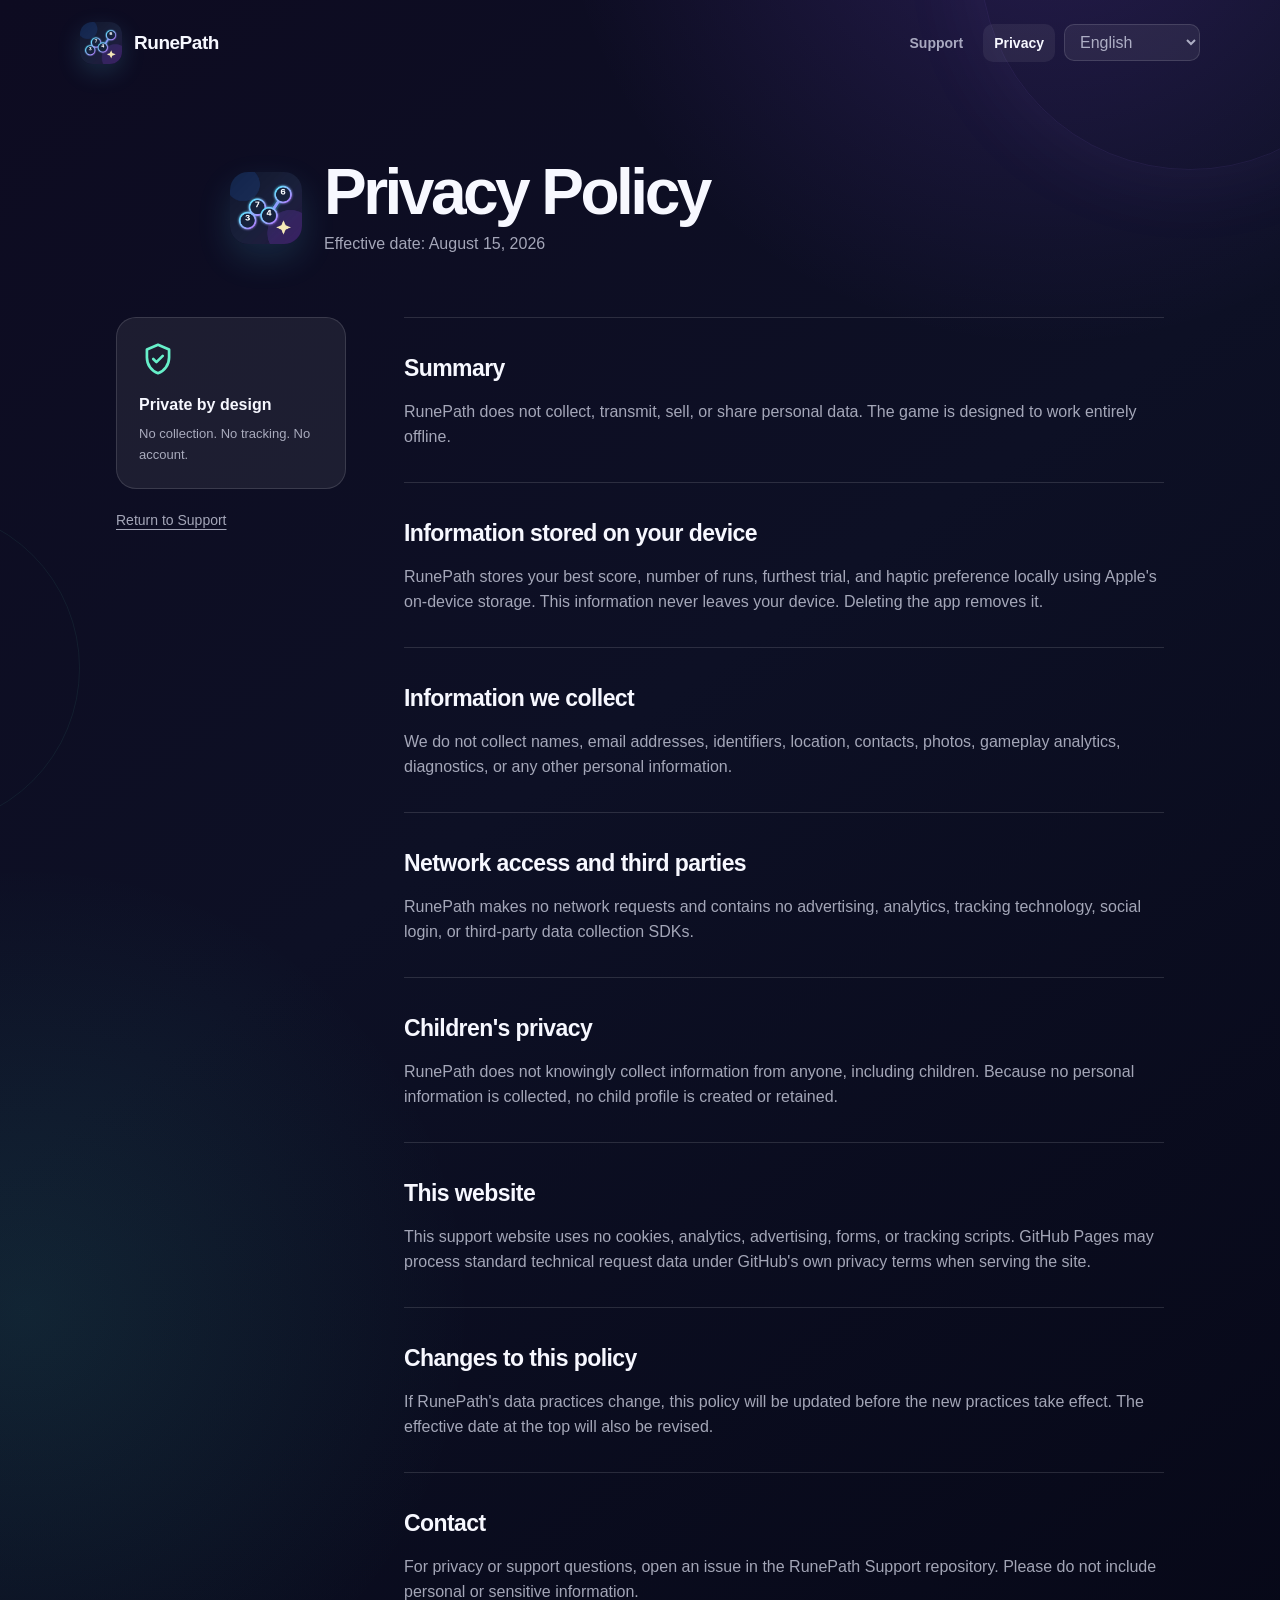
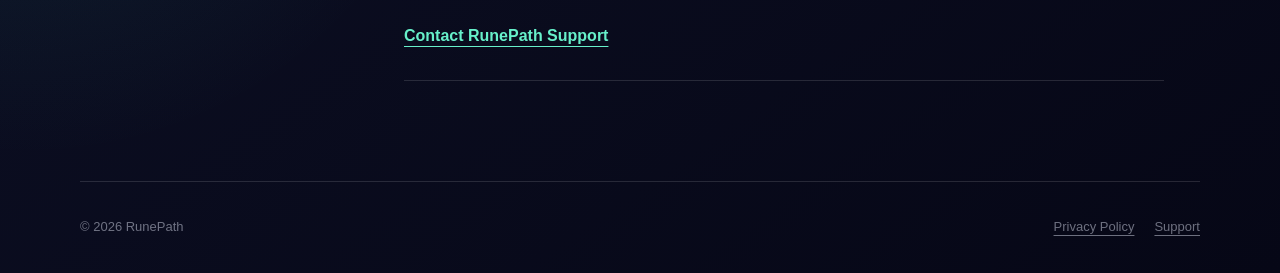
==== privacy.html @ 67392984 "Publish RunePath support site" ====
<!doctype html>
<html lang="en">
<head>
  <meta charset="utf-8">
  <meta name="viewport" content="width=device-width, initial-scale=1">
  <meta name="theme-color" content="#08091a">
  <meta name="description" content="RunePath privacy policy. RunePath does not collect or transmit personal data.">
  <title>RunePath Privacy Policy</title>
  <link rel="icon" href="assets/app-icon.png">
  <link rel="stylesheet" href="assets/styles.css">
  <script src="assets/site.js" defer></script>
</head>
<body data-page="privacy">
  <a class="skip-link" href="#main" data-i18n="skip">Skip to content</a>
  <div class="ambient ambient-one" aria-hidden="true"></div>
  <div class="ambient ambient-two" aria-hidden="true"></div>

  <header class="site-header">
    <a class="brand" href="index.html" aria-label="RunePath Support home" data-i18n-aria-label="brandLabel">
      <img src="assets/app-icon.png" alt="" width="42" height="42">
      <span>RunePath</span>
    </a>
    <nav aria-label="Primary navigation" data-i18n-aria-label="navLabel">
      <a href="index.html" data-i18n="navSupport">Support</a>
      <a class="active" href="privacy.html" data-i18n="navPrivacy">Privacy</a>
      <label class="language-control">
        <span class="sr-only" data-i18n="languageLabel">Language</span>
        <select id="language" aria-label="Language">
          <option value="en">English</option>
          <option value="zh-Hans">简体中文</option>
          <option value="zh-Hant">繁體中文</option>
          <option value="ja">日本語</option>
          <option value="ko">한국어</option>
          <option value="es">Español</option>
          <option value="pt-BR">Português</option>
          <option value="de">Deutsch</option>
          <option value="fr">Français</option>
        </select>
      </label>
    </nav>
  </header>

  <main id="main" class="privacy-main">
    <section class="privacy-heading">
      <img src="assets/app-icon.png" alt="" width="72" height="72">
      <div>
        <h1 data-i18n="privacyTitle">Privacy Policy</h1>
        <p><span data-i18n="effective">Effective date</span>: <time datetime="2026-08-15">August 15, 2026</time></p>
      </div>
    </section>

    <div class="privacy-layout">
      <aside aria-label="Privacy summary" data-i18n-aria-label="privacySummaryLabel">
        <div class="privacy-promise">
          <svg viewBox="0 0 24 24" aria-hidden="true"><path d="M12 3 5 6v5c0 4.6 2.9 8.8 7 10 4.1-1.2 7-5.4 7-10V6l-7-3Z"/><path d="m9 12 2 2 4-4"/></svg>
          <strong data-i18n="promiseTitle">Private by design</strong>
          <span data-i18n="promiseText">No collection. No tracking. No account.</span>
        </div>
        <a href="index.html" data-i18n="backSupport">Return to Support</a>
      </aside>

      <article class="policy-document">
        <section>
          <h2 data-i18n="summaryTitle">Summary</h2>
          <p data-i18n="summaryText">RunePath does not collect, transmit, sell, or share personal data. The game is designed to work entirely offline.</p>
        </section>
        <section>
          <h2 data-i18n="localTitle">Information stored on your device</h2>
          <p data-i18n="localText">RunePath stores your best score, number of runs, furthest trial, and haptic preference locally using Apple's on-device storage. This information never leaves your device. Deleting the app removes it.</p>
        </section>
        <section>
          <h2 data-i18n="collectTitle">Information we collect</h2>
          <p data-i18n="collectText">We do not collect names, email addresses, identifiers, location, contacts, photos, gameplay analytics, diagnostics, or any other personal information.</p>
        </section>
        <section>
          <h2 data-i18n="thirdTitle">Network access and third parties</h2>
          <p data-i18n="thirdText">RunePath makes no network requests and contains no advertising, analytics, tracking technology, social login, or third-party data collection SDKs.</p>
        </section>
        <section>
          <h2 data-i18n="childrenTitle">Children's privacy</h2>
          <p data-i18n="childrenText">RunePath does not knowingly collect information from anyone, including children. Because no personal information is collected, no child profile is created or retained.</p>
        </section>
        <section>
          <h2 data-i18n="websiteTitle">This website</h2>
          <p data-i18n="websiteText">This support website uses no cookies, analytics, advertising, forms, or tracking scripts. GitHub Pages may process standard technical request data under GitHub's own privacy terms when serving the site.</p>
        </section>
        <section>
          <h2 data-i18n="changesTitle">Changes to this policy</h2>
          <p data-i18n="changesText">If RunePath's data practices change, this policy will be updated before the new practices take effect. The effective date at the top will also be revised.</p>
        </section>
        <section>
          <h2 data-i18n="contactPolicyTitle">Contact</h2>
          <p data-i18n="contactPolicyText">For privacy or support questions, open an issue in the RunePath Support repository. Please do not include personal or sensitive information.</p>
          <a class="text-link" href="https://github.com/laughcat/RunePath-Support/issues/new" rel="noopener noreferrer" data-i18n="contactPolicyButton">Contact RunePath Support</a>
        </section>
      </article>
    </div>
  </main>

  <footer>
    <span>© 2026 RunePath</span>
    <div><a href="privacy.html" data-i18n="footerPrivacy">Privacy Policy</a><a href="index.html" data-i18n="footerSupport">Support</a></div>
  </footer>
</body>
</html>
---- assets/styles.css ----
:root {
  color-scheme: dark;
  --bg: #060716;
  --bg-soft: #0d1025;
  --surface: rgba(255, 255, 255, .065);
  --surface-strong: rgba(255, 255, 255, .105);
  --border: rgba(255, 255, 255, .13);
  --text: #f7f8ff;
  --muted: rgba(236, 239, 255, .68);
  --faint: rgba(236, 239, 255, .45);
  --mint: #67f0ca;
  --cyan: #53d2ff;
  --violet: #a77dff;
  --amber: #ffb94c;
  --radius: 24px;
  --shadow: 0 28px 80px rgba(0, 0, 0, .34);
  font-family: Inter, ui-rounded, "SF Pro Rounded", -apple-system, BlinkMacSystemFont, "Segoe UI", sans-serif;
  font-synthesis: none;
}

* { box-sizing: border-box; }
html { scroll-behavior: smooth; }
body {
  margin: 0;
  min-width: 320px;
  min-height: 100vh;
  color: var(--text);
  background:
    radial-gradient(circle at 82% -8%, rgba(143, 89, 255, .2), transparent 31rem),
    radial-gradient(circle at 2% 70%, rgba(64, 226, 197, .1), transparent 28rem),
    linear-gradient(145deg, #0d0b21 0%, var(--bg-soft) 42%, var(--bg) 100%);
  line-height: 1.6;
  overflow-x: hidden;
}

a { color: inherit; }
button, select { font: inherit; }
.skip-link { position: fixed; top: -100px; left: 16px; z-index: 20; background: var(--mint); color: #061311; padding: 10px 14px; border-radius: 10px; }
.skip-link:focus { top: 12px; }
.sr-only { position: absolute; width: 1px; height: 1px; padding: 0; margin: -1px; overflow: hidden; clip: rect(0,0,0,0); white-space: nowrap; border: 0; }

.ambient { position: fixed; border: 1px solid rgba(161, 126, 255, .09); border-radius: 50%; pointer-events: none; z-index: -1; }
.ambient-one { width: 420px; height: 420px; top: -250px; right: -120px; box-shadow: 0 0 90px rgba(161, 126, 255, .08); }
.ambient-two { width: 320px; height: 320px; bottom: 8%; left: -240px; border-color: rgba(103, 240, 202, .07); }

.site-header, main, footer { width: min(1120px, calc(100% - 40px)); margin-inline: auto; }
.site-header { height: 86px; display: flex; align-items: center; justify-content: space-between; }
.brand { display: inline-flex; align-items: center; gap: 12px; text-decoration: none; font-weight: 820; letter-spacing: -.025em; font-size: 19px; }
.brand img { border-radius: 12px; box-shadow: 0 8px 24px rgba(91, 216, 255, .15); }
nav { display: flex; align-items: center; gap: 9px; }
nav > a { color: var(--muted); text-decoration: none; padding: 8px 11px; border-radius: 10px; font-size: 14px; font-weight: 650; }
nav > a:hover, nav > a:focus-visible, nav > a.active { color: var(--text); background: var(--surface); }
.language-control select { color: var(--muted); background: var(--surface); border: 1px solid var(--border); border-radius: 10px; padding: 8px 30px 8px 11px; outline: none; cursor: pointer; }
.language-control select:focus-visible { border-color: var(--mint); box-shadow: 0 0 0 3px rgba(103, 240, 202, .15); }

.hero { text-align: center; max-width: 780px; margin: 76px auto 68px; }
.rune-orbit { width: 132px; height: 132px; margin: 0 auto 30px; display: grid; place-items: center; border: 1px solid rgba(111, 221, 255, .32); border-radius: 50%; box-shadow: inset 0 0 36px rgba(117, 90, 255, .13), 0 0 60px rgba(86, 204, 255, .08); position: relative; }
.rune-orbit::before { content: ""; position: absolute; inset: 9px; border: 1px dashed rgba(166, 126, 255, .35); border-radius: inherit; transform: rotate(-14deg); }
.rune-orbit::after { content: ""; position: absolute; width: 8px; height: 8px; border-radius: 50%; background: var(--amber); top: 13px; right: 18px; box-shadow: 0 0 12px var(--amber); }
.rune-orbit img { border-radius: 24px; position: relative; z-index: 1; }
h1, h2, p { margin-top: 0; }
h1 { font-size: clamp(42px, 7vw, 72px); line-height: 1.02; letter-spacing: -.055em; margin-bottom: 20px; }
.hero p { color: var(--muted); font-size: clamp(17px, 2.3vw, 21px); max-width: 690px; margin: 0 auto; }

.quick-actions { display: grid; grid-template-columns: repeat(3, 1fr); border-block: 1px solid var(--border); margin-bottom: 112px; }
.action-link { min-width: 0; display: grid; grid-template-columns: 46px 1fr 22px; align-items: center; gap: 14px; padding: 28px 20px; text-decoration: none; transition: background .2s ease, transform .2s ease; }
.action-link + .action-link { border-left: 1px solid var(--border); }
.action-link:hover { background: rgba(255,255,255,.035); transform: translateY(-2px); }
.action-icon { display: grid; place-items: center; width: 42px; height: 42px; border-radius: 50%; color: var(--mint); background: rgba(103, 240, 202, .1); font-size: 11px; font-weight: 850; letter-spacing: .08em; }
.action-icon.violet { color: var(--violet); background: rgba(167, 125, 255, .1); }
.action-icon.amber { color: var(--amber); background: rgba(255, 185, 76, .1); }
.action-link span:nth-child(2) { display: flex; min-width: 0; flex-direction: column; }
.action-link strong { font-size: 15px; }
.action-link small { color: var(--faint); white-space: nowrap; overflow: hidden; text-overflow: ellipsis; }
.action-link svg, .primary-button svg { width: 21px; fill: none; stroke: currentColor; stroke-width: 2; stroke-linecap: round; stroke-linejoin: round; }

.faq-section { display: grid; grid-template-columns: .7fr 1.3fr; gap: clamp(50px, 9vw, 120px); align-items: start; margin-bottom: 110px; }
.section-heading { position: sticky; top: 28px; }
.section-heading h2, .contact-section h2 { font-size: clamp(30px, 4vw, 45px); line-height: 1.08; letter-spacing: -.04em; margin-bottom: 16px; }
.section-heading p, .contact-section p { color: var(--muted); }
.faq-list { border-top: 1px solid var(--border); }
details { border-bottom: 1px solid var(--border); }
summary { list-style: none; position: relative; padding: 23px 44px 23px 0; cursor: pointer; font-weight: 720; font-size: 17px; }
summary::-webkit-details-marker { display: none; }
summary::after { content: "+"; position: absolute; right: 7px; top: 19px; width: 28px; height: 28px; display: grid; place-items: center; border-radius: 50%; background: var(--surface); color: var(--mint); font-size: 19px; font-weight: 450; transition: transform .2s ease; }
details[open] summary::after { transform: rotate(45deg); }
details p { color: var(--muted); padding: 0 42px 24px 0; margin: 0; }

.contact-section { display: grid; grid-template-columns: 1fr auto; gap: 44px; align-items: center; padding: clamp(28px, 5vw, 54px); margin-bottom: 72px; border-radius: var(--radius); background: linear-gradient(135deg, rgba(103, 240, 202, .09), rgba(83, 210, 255, .04) 46%, rgba(167, 125, 255, .09)); border: 1px solid var(--border); box-shadow: var(--shadow); }
.contact-section h2 { margin-bottom: 10px; }
.contact-section p { max-width: 690px; margin-bottom: 0; }
.primary-button { display: inline-flex; align-items: center; gap: 12px; white-space: nowrap; min-height: 52px; padding: 0 20px; border-radius: 17px; background: linear-gradient(135deg, var(--mint), var(--cyan)); color: #061412; text-decoration: none; font-weight: 780; box-shadow: 0 14px 35px rgba(83, 210, 255, .18); transition: transform .2s ease, box-shadow .2s ease; }
.primary-button:hover { transform: translateY(-2px); box-shadow: 0 18px 40px rgba(83, 210, 255, .24); }

.privacy-main { padding-top: 74px; }
.privacy-heading { display: flex; align-items: center; gap: 22px; max-width: 820px; margin: 0 auto 60px; }
.privacy-heading img { border-radius: 18px; box-shadow: 0 14px 35px rgba(83, 210, 255, .14); }
.privacy-heading h1 { font-size: clamp(40px, 6vw, 64px); margin-bottom: 6px; }
.privacy-heading p { color: var(--muted); margin: 0; }
.privacy-layout { display: grid; grid-template-columns: 230px minmax(0, 760px); justify-content: center; gap: 58px; align-items: start; margin-bottom: 100px; }
.privacy-layout aside { position: sticky; top: 28px; }
.privacy-promise { display: flex; flex-direction: column; gap: 7px; padding: 22px; border-radius: 20px; background: var(--surface); border: 1px solid var(--border); margin-bottom: 18px; }
.privacy-promise svg { width: 38px; margin-bottom: 7px; fill: none; stroke: var(--mint); stroke-width: 1.7; stroke-linecap: round; stroke-linejoin: round; }
.privacy-promise strong { font-size: 16px; }
.privacy-promise span { color: var(--muted); font-size: 13px; }
.privacy-layout aside > a { color: var(--muted); font-size: 14px; text-underline-offset: 4px; }
.policy-document { border-top: 1px solid var(--border); }
.policy-document section { padding: 32px 0; border-bottom: 1px solid var(--border); }
.policy-document h2 { font-size: 23px; letter-spacing: -.025em; margin-bottom: 12px; }
.policy-document p { color: var(--muted); margin-bottom: 0; }
.text-link { display: inline-block; color: var(--mint); margin-top: 18px; text-underline-offset: 5px; font-weight: 670; }

footer { display: flex; justify-content: space-between; align-items: center; min-height: 92px; border-top: 1px solid var(--border); color: var(--faint); font-size: 13px; }
footer div { display: flex; gap: 20px; }
footer a { text-underline-offset: 4px; }

:focus-visible { outline: 2px solid var(--mint); outline-offset: 4px; }
@media (max-width: 760px) {
  .site-header, main, footer { width: min(100% - 28px, 660px); }
  .site-header { height: auto; min-height: 76px; align-items: flex-start; padding: 15px 0; gap: 12px; }
  .brand span { display: none; }
  nav { flex-wrap: wrap; justify-content: flex-end; gap: 4px; }
  nav > a { padding: 7px 8px; }
  .language-control select { max-width: 122px; padding-block: 7px; }
  .hero { margin: 48px auto 54px; }
  .rune-orbit { width: 116px; height: 116px; margin-bottom: 25px; }
  .rune-orbit img { width: 80px; height: 80px; }
  h1 { font-size: clamp(39px, 12vw, 54px); }
  .quick-actions { grid-template-columns: 1fr; margin-bottom: 78px; }
  .action-link { padding: 19px 8px; }
  .action-link + .action-link { border-left: 0; border-top: 1px solid var(--border); }
  .faq-section { grid-template-columns: 1fr; gap: 25px; margin-bottom: 76px; }
  .section-heading { position: static; }
  .contact-section { grid-template-columns: 1fr; gap: 25px; padding: 27px 22px; margin-bottom: 50px; }
  .primary-button { justify-content: center; white-space: normal; text-align: center; }
  .privacy-main { padding-top: 44px; }
  .privacy-heading { flex-direction: column; align-items: flex-start; gap: 16px; margin-bottom: 42px; }
  .privacy-heading img { width: 58px; height: 58px; border-radius: 14px; }
  .privacy-heading h1 { font-size: clamp(34px, 10vw, 39px); overflow-wrap: anywhere; }
  .privacy-layout { grid-template-columns: 1fr; gap: 30px; margin-bottom: 70px; }
  .privacy-layout aside { position: static; }
  .privacy-promise { display: grid; grid-template-columns: 46px 1fr; align-items: center; column-gap: 10px; }
  .privacy-promise svg { grid-row: span 2; margin: 0; }
  footer { min-height: 105px; align-items: flex-start; padding: 28px 0; }
}

@media (prefers-reduced-motion: reduce) {
  html { scroll-behavior: auto; }
  *, *::before, *::after { transition-duration: .001ms !important; animation-duration: .001ms !important; }
}
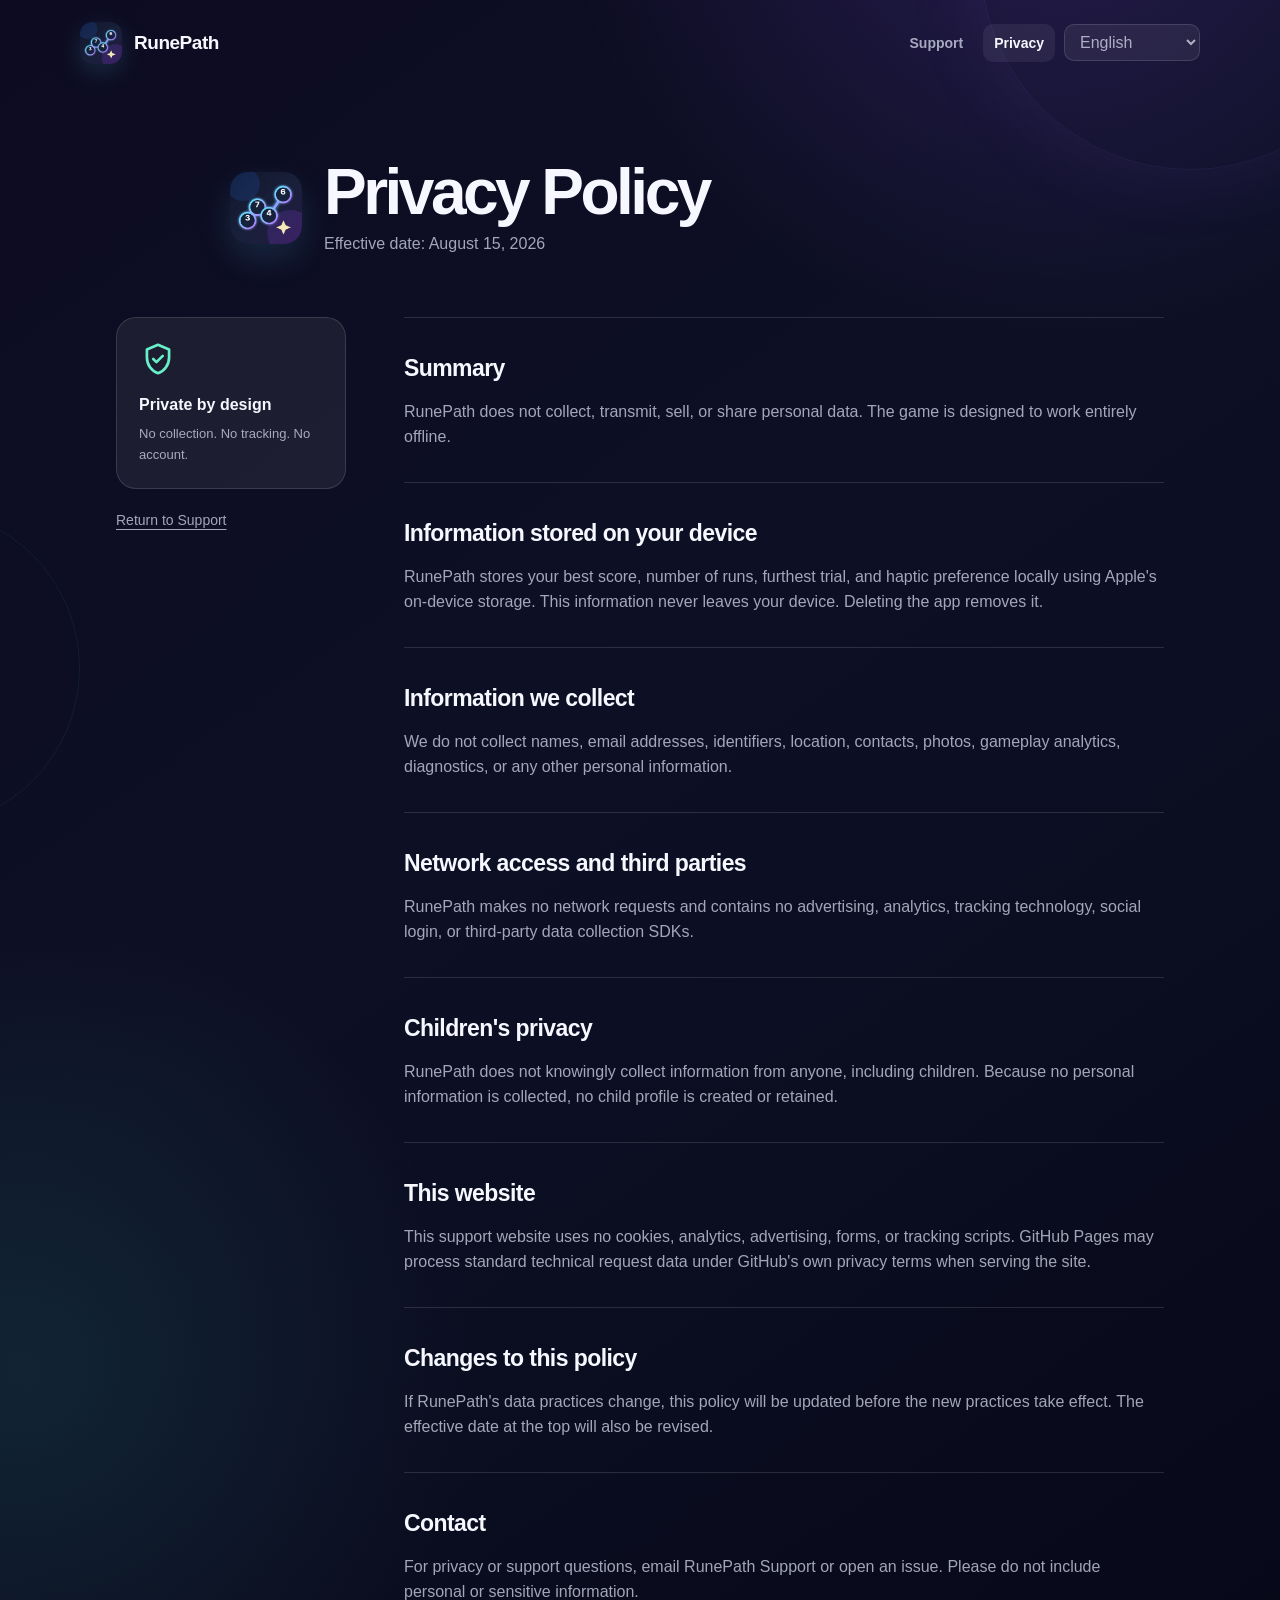
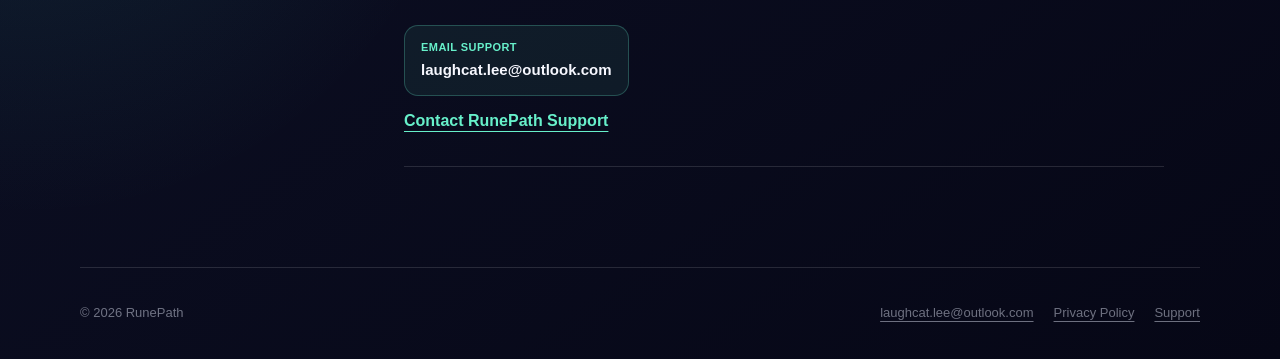
==== commit 8e323115: "Add public support email" ====
--- a/privacy.html
+++ b/privacy.html
@@ -90,8 +90,14 @@
         </section>
         <section>
           <h2 data-i18n="contactPolicyTitle">Contact</h2>
-          <p data-i18n="contactPolicyText">For privacy or support questions, open an issue in the RunePath Support repository. Please do not include personal or sensitive information.</p>
-          <a class="text-link" href="https://github.com/laughcat/RunePath-Support/issues/new" rel="noopener noreferrer" data-i18n="contactPolicyButton">Contact RunePath Support</a>
+          <p data-i18n="contactPolicyText">For privacy or support questions, email RunePath Support or open an issue. Please do not include personal or sensitive information.</p>
+          <div class="policy-contact-links">
+            <a class="email-address" href="mailto:laughcat.lee@outlook.com">
+              <span data-i18n="emailButton">Email support</span>
+              <strong>laughcat.lee@outlook.com</strong>
+            </a>
+            <a class="text-link" href="https://github.com/laughcat/RunePath-Support/issues/new?template=support.yml" rel="noopener noreferrer" data-i18n="contactPolicyButton">Contact RunePath Support</a>
+          </div>
         </section>
       </article>
     </div>
@@ -99,7 +105,7 @@
 
   <footer>
     <span>© 2026 RunePath</span>
-    <div><a href="privacy.html" data-i18n="footerPrivacy">Privacy Policy</a><a href="index.html" data-i18n="footerSupport">Support</a></div>
+    <div><a href="mailto:laughcat.lee@outlook.com">laughcat.lee@outlook.com</a><a href="privacy.html" data-i18n="footerPrivacy">Privacy Policy</a><a href="index.html" data-i18n="footerSupport">Support</a></div>
   </footer>
 </body>
 </html>
--- a/assets/styles.css
+++ b/assets/styles.css
@@ -72,7 +72,7 @@
 .action-link span:nth-child(2) { display: flex; min-width: 0; flex-direction: column; }
 .action-link strong { font-size: 15px; }
 .action-link small { color: var(--faint); white-space: nowrap; overflow: hidden; text-overflow: ellipsis; }
-.action-link svg, .primary-button svg { width: 21px; fill: none; stroke: currentColor; stroke-width: 2; stroke-linecap: round; stroke-linejoin: round; }
+.action-link svg, .primary-button svg, .secondary-button svg { width: 21px; flex: 0 0 auto; fill: none; stroke: currentColor; stroke-width: 2; stroke-linecap: round; stroke-linejoin: round; }
 
 .faq-section { display: grid; grid-template-columns: .7fr 1.3fr; gap: clamp(50px, 9vw, 120px); align-items: start; margin-bottom: 110px; }
 .section-heading { position: sticky; top: 28px; }
@@ -89,8 +89,15 @@
 .contact-section { display: grid; grid-template-columns: 1fr auto; gap: 44px; align-items: center; padding: clamp(28px, 5vw, 54px); margin-bottom: 72px; border-radius: var(--radius); background: linear-gradient(135deg, rgba(103, 240, 202, .09), rgba(83, 210, 255, .04) 46%, rgba(167, 125, 255, .09)); border: 1px solid var(--border); box-shadow: var(--shadow); }
 .contact-section h2 { margin-bottom: 10px; }
 .contact-section p { max-width: 690px; margin-bottom: 0; }
+.contact-actions { display: flex; flex-direction: column; align-items: stretch; gap: 10px; }
 .primary-button { display: inline-flex; align-items: center; gap: 12px; white-space: nowrap; min-height: 52px; padding: 0 20px; border-radius: 17px; background: linear-gradient(135deg, var(--mint), var(--cyan)); color: #061412; text-decoration: none; font-weight: 780; box-shadow: 0 14px 35px rgba(83, 210, 255, .18); transition: transform .2s ease, box-shadow .2s ease; }
 .primary-button:hover { transform: translateY(-2px); box-shadow: 0 18px 40px rgba(83, 210, 255, .24); }
+.email-button { justify-content: space-between; min-width: min(100%, 286px); padding-block: 10px; }
+.email-button span { display: flex; flex-direction: column; line-height: 1.25; }
+.email-button small { color: rgba(6, 20, 18, .66); font-size: 11px; font-weight: 760; letter-spacing: .04em; text-transform: uppercase; }
+.email-button strong { font-size: 14px; }
+.secondary-button { display: inline-flex; align-items: center; justify-content: space-between; gap: 12px; min-height: 48px; padding: 0 18px; border: 1px solid var(--border); border-radius: 15px; color: var(--text); background: var(--surface); text-decoration: none; font-size: 14px; font-weight: 700; transition: transform .2s ease, background .2s ease, border-color .2s ease; }
+.secondary-button:hover { transform: translateY(-2px); background: var(--surface-strong); border-color: rgba(103, 240, 202, .35); }
 
 .privacy-main { padding-top: 74px; }
 .privacy-heading { display: flex; align-items: center; gap: 22px; max-width: 820px; margin: 0 auto 60px; }
@@ -109,6 +116,12 @@
 .policy-document h2 { font-size: 23px; letter-spacing: -.025em; margin-bottom: 12px; }
 .policy-document p { color: var(--muted); margin-bottom: 0; }
 .text-link { display: inline-block; color: var(--mint); margin-top: 18px; text-underline-offset: 5px; font-weight: 670; }
+.policy-contact-links { display: flex; flex-direction: column; align-items: flex-start; gap: 2px; margin-top: 20px; }
+.policy-contact-links .text-link { margin-top: 10px; }
+.email-address { display: inline-flex; flex-direction: column; gap: 2px; padding: 13px 16px; border: 1px solid rgba(103, 240, 202, .25); border-radius: 14px; background: rgba(103, 240, 202, .07); color: var(--text); text-decoration: none; transition: background .2s ease, border-color .2s ease; }
+.email-address:hover { background: rgba(103, 240, 202, .11); border-color: rgba(103, 240, 202, .5); }
+.email-address span { color: var(--mint); font-size: 11px; font-weight: 760; letter-spacing: .04em; text-transform: uppercase; }
+.email-address strong { font-size: 15px; overflow-wrap: anywhere; }
 
 footer { display: flex; justify-content: space-between; align-items: center; min-height: 92px; border-top: 1px solid var(--border); color: var(--faint); font-size: 13px; }
 footer div { display: flex; gap: 20px; }
@@ -132,7 +145,8 @@
   .faq-section { grid-template-columns: 1fr; gap: 25px; margin-bottom: 76px; }
   .section-heading { position: static; }
   .contact-section { grid-template-columns: 1fr; gap: 25px; padding: 27px 22px; margin-bottom: 50px; }
-  .primary-button { justify-content: center; white-space: normal; text-align: center; }
+  .primary-button { white-space: normal; text-align: left; }
+  .contact-actions { width: 100%; }
   .privacy-main { padding-top: 44px; }
   .privacy-heading { flex-direction: column; align-items: flex-start; gap: 16px; margin-bottom: 42px; }
   .privacy-heading img { width: 58px; height: 58px; border-radius: 14px; }
@@ -141,7 +155,8 @@
   .privacy-layout aside { position: static; }
   .privacy-promise { display: grid; grid-template-columns: 46px 1fr; align-items: center; column-gap: 10px; }
   .privacy-promise svg { grid-row: span 2; margin: 0; }
-  footer { min-height: 105px; align-items: flex-start; padding: 28px 0; }
+  footer { min-height: 105px; align-items: flex-start; padding: 28px 0; gap: 20px; }
+  footer div { flex-direction: column; align-items: flex-end; gap: 8px; text-align: right; }
 }
 
 @media (prefers-reduced-motion: reduce) {
